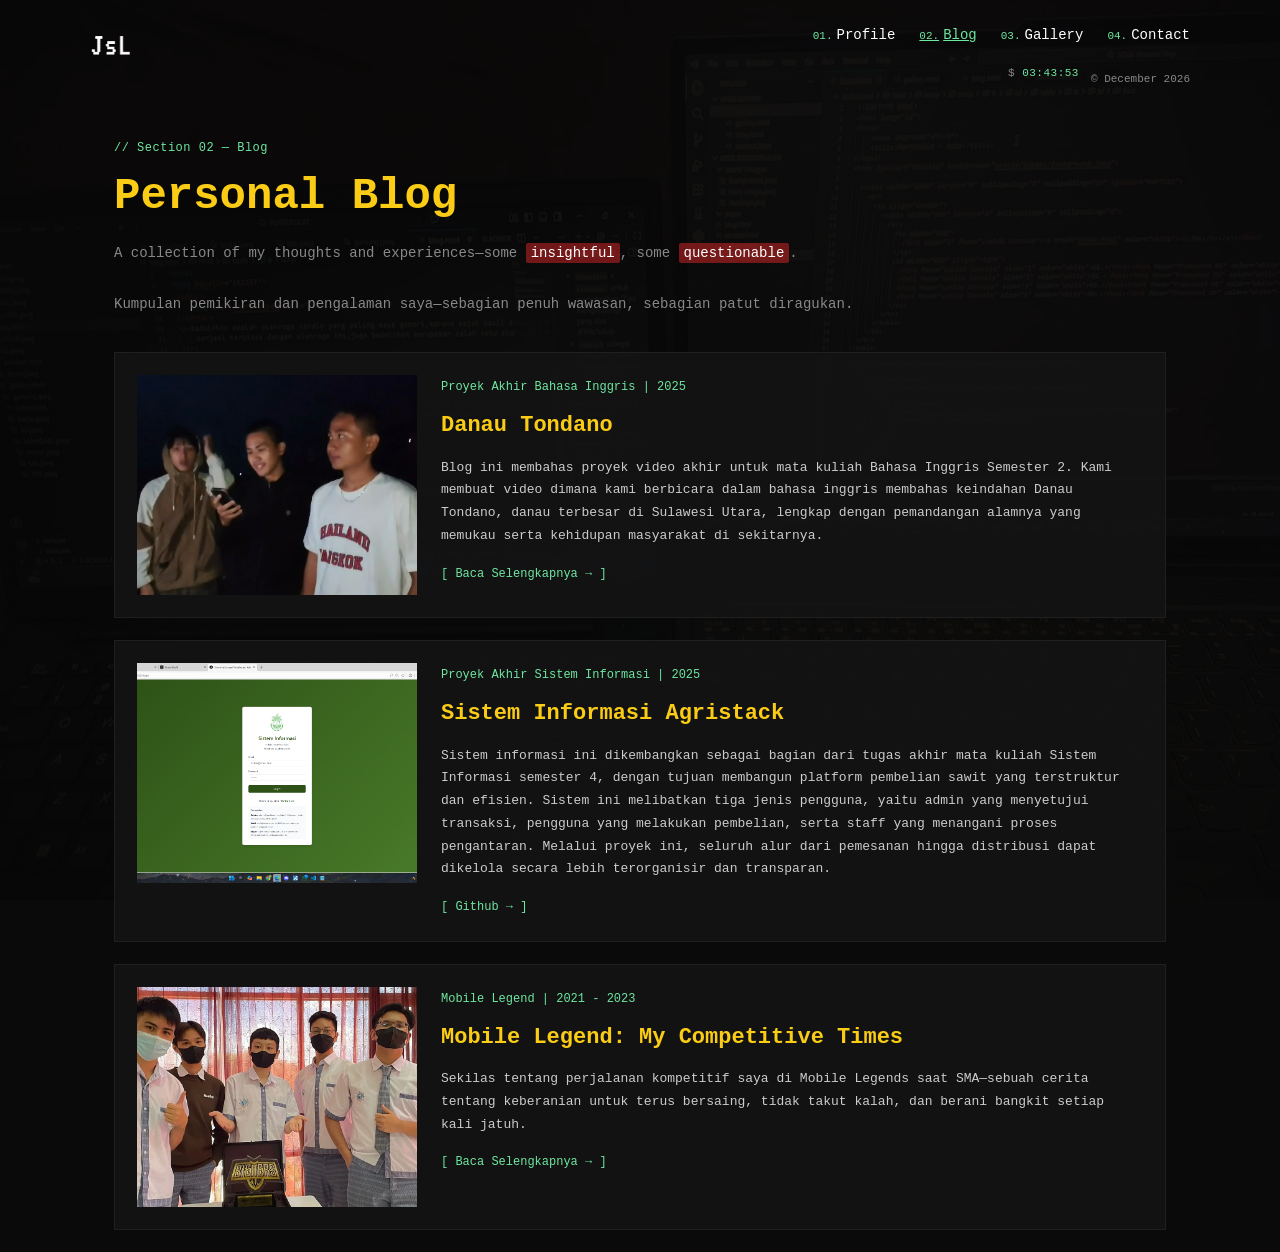
==== blog.html @ 144cced4 "first commit" ====
<!DOCTYPE html>
<html lang="id">
<head>
  <meta charset="UTF-8">
  <meta name="viewport" content="width=device-width, initial-scale=1.0">
  <title>Jsl Portfolio — Blog</title>
  <link rel="stylesheet" href="assets/css/style.css">
</head>
<body>

  <header class="wrap site-header">
    <a class="brand" href="index.html">
      <img src="assets/images/Logo Edit.png" alt="Logo">
    </a>
    <nav class="nav" aria-label="Primary">
      <ul class="nav-list">
        <li><a href="index.html" data-page="profile"><span class="num">01.</span>Profile</a></li>
        <li><a href="blog.html" data-page="blog"><span class="num">02.</span>Blog</a></li>
        <li><a href="gallery.html" data-page="gallery"><span class="num">03.</span>Gallery</a></li>
        <li><a href="contact.html" data-page="contact"><span class="num">04.</span>Contact</a></li>
      </ul>
      <div class="header-utils">
        <span class="live-clock" data-clock>--:--:--</span>
        <span class="date-stamp" data-date>&copy; March 2024</span>
      </div>
    </nav>
  </header>

  <main class="wrap">
    <section class="page-head">
      <span class="section-tag">// Section 02 — Blog</span>
      <h1 class="page-title">Personal Blog</h1>
      <p class="page-sub">
        A collection of my thoughts and experiences&mdash;some <span class="hl-red">insightful</span>, some <span class="hl-red">questionable</span>.
        <br><br>
        Kumpulan pemikiran dan pengalaman saya&mdash;sebagian penuh wawasan, sebagian patut diragukan.
      </p>
    </section>

    <section class="blog-list">
      <article class="card">
        <img class="card-img" src="assets/blogs/Cover Lake Tondano.png" alt="Cover Lake Tondano">
        <div>
          <span class="card-tag">Proyek Akhir Bahasa Inggris | 2025</span>
          <h2 class="card-title">Danau Tondano</h2>
          <p class="card-body">
            Blog ini membahas proyek video akhir untuk mata kuliah Bahasa Inggris Semester 2.
            Kami membuat video dimana kami berbicara dalam bahasa inggris membahas keindahan Danau Tondano,
            danau terbesar di Sulawesi Utara, lengkap dengan pemandangan alamnya yang memukau
            serta kehidupan masyarakat di sekitarnya.
          </p>
          <a class="card-link" href="pages/blog-danau-tondano.html">[ Baca Selengkapnya &rarr; ]</a>
        </div>
      </article>

      <article class="card">
        <img class="card-img" src="assets/blogs/Cover Proyek SI.png" alt="Cover Proyek SI">
        <div>
          <span class="card-tag">Proyek Akhir Sistem Informasi | 2025</span>
          <h2 class="card-title">Sistem Informasi Agristack</h2>
          <p class="card-body">
            Sistem informasi ini dikembangkan sebagai bagian dari tugas akhir mata kuliah Sistem Informasi semester 4,
            dengan tujuan membangun platform pembelian sawit yang terstruktur dan efisien. Sistem ini melibatkan tiga jenis pengguna,
            yaitu admin yang menyetujui transaksi, pengguna yang melakukan pembelian, serta staff yang menangani proses pengantaran.
            Melalui proyek ini, seluruh alur dari pemesanan hingga distribusi dapat dikelola secara lebih terorganisir dan transparan.
          </p>
          <a class="card-link" href="https://github.com/jslfrdnan/Sistem-Informasi" target="_blank" rel="noopener">[ Github &rarr; ]</a>
        </div>
      </article>

      <article class="card">
        <img class="card-img" src="assets/blogs/1st at Biemers Cup Manado @ubmuniversity.jpeg" alt="Mobile Legend cover">
        <div>
          <span class="card-tag">Mobile Legend | 2021 - 2023</span>
          <h2 class="card-title">Mobile Legend: My Competitive Times</h2>
          <p class="card-body">
            Sekilas tentang perjalanan kompetitif saya di Mobile Legends saat SMA&mdash;sebuah cerita tentang keberanian untuk terus bersaing,
            tidak takut kalah, dan berani bangkit setiap kali jatuh.
          </p>
          <a class="card-link" href="pages/blog-mobile-legend.html">[ Baca Selengkapnya &rarr; ]</a>
        </div>
      </article>
    </section>
  </main>

  <button class="scroll-top" type="button" data-scroll-top aria-label="Scroll to top">&uarr;</button>

  <script src="assets/js/main.js"></script>
</body>
</html>
---- assets/css/style.css ----
/* =============================================
   Jsl Portfolio — Terminal / Dark Theme
   ============================================= */

:root {
  --bg: #0a0a0a;
  --bg-overlay: rgba(8, 8, 10, 0.78);
  --panel: rgba(20, 20, 22, 0.85);
  --panel-alt: rgba(15, 15, 17, 0.9);
  --border: #1f1f22;
  --text: #e6e6e6;
  --text-dim: #cccccc;
  --muted: #888888;
  --green: #6ee7a0;
  --yellow: #facc15;
  --red: #dc2626;
  --hl-red: rgba(220, 38, 38, 0.5);
  --hl-yellow: rgba(250, 204, 21, 0.35);
  --font-mono: 'Lucida Console', 'Consolas', 'Courier New', monospace;
}

* { box-sizing: border-box; }

html, body { margin: 0; padding: 0; }

body {
  background-color: var(--bg);
  background-image: url('../images/Background\ 1\ edit.jpeg');
  background-size: cover;
  background-attachment: fixed;
  background-position: center;
  color: var(--text);
  font-family: var(--font-mono);
  font-size: 14px;
  line-height: 1.7;
  min-height: 100vh;
}

body::before {
  content: "";
  position: fixed;
  inset: 0;
  background: var(--bg-overlay);
  z-index: -1;
  pointer-events: none;
}

a {
  color: var(--green);
  text-decoration: none;
  transition: color 0.15s ease;
}
a:hover { color: #ffffff; text-decoration: underline; }

img { max-width: 100%; display: block; }

/* =============================================
   Layout
   ============================================= */

.wrap {
  max-width: 1100px;
  margin: 0 auto;
  padding: 0 24px;
}

.site-header {
  display: flex;
  justify-content: space-between;
  align-items: flex-start;
  padding: 24px 0 8px;
}

.brand img { width: 40px; height: 40px; }

.nav {
  text-align: right;
}

.nav-list {
  list-style: none;
  margin: 0;
  padding: 0;
  display: flex;
  gap: 24px;
  justify-content: flex-end;
}

.nav-list a {
  color: #ffffff;
  font-size: 14px;
}

.nav-list a.active { color: var(--green); text-decoration: underline; }

.nav-list .num {
  color: var(--green);
  font-size: 11px;
  margin-right: 4px;
}

.date-stamp {
  display: block;
  margin-top: 12px;
  color: var(--muted);
  font-size: 11px;
}

/* =============================================
   Hero (Profile / Index)
   ============================================= */

.hero {
  padding: 80px 0 60px;
  max-width: 920px;
}

.hero-greet {
  color: var(--green);
  font-size: 18px;
  margin: 0 0 18px;
  opacity: 0;
  transform: translateY(8px);
  animation: fade-up 0.6s ease forwards;
}

.hero-name {
  color: var(--yellow);
  font-size: 64px;
  font-weight: bold;
  letter-spacing: 1px;
  margin: 0 0 14px;
  line-height: 1.05;
  opacity: 0;
  transform: translateY(8px);
  animation: fade-up 0.7s ease 0.1s forwards;
}

.hero-tag {
  color: var(--muted);
  font-size: 28px;
  margin: 0 0 32px;
  min-height: 36px;
  opacity: 0;
  transform: translateY(8px);
  animation: fade-up 0.7s ease 0.2s forwards;
}

.hero-tag .typed::after {
  content: "";
  display: inline-block;
  width: 10px;
  height: 1em;
  background: var(--green);
  margin-left: 4px;
  vertical-align: middle;
  animation: caret-blink 1s steps(1) infinite;
}

.hero-body {
  color: var(--text);
  font-size: 14px;
  line-height: 1.95;
  margin: 0 0 30px;
  opacity: 0;
  transform: translateY(8px);
  animation: fade-up 0.7s ease 0.35s forwards;
}

.hero-connect {
  color: #ffffff;
  margin: 0 0 14px;
  opacity: 0;
  transform: translateY(8px);
  animation: fade-up 0.7s ease 0.5s forwards;
}

.socials {
  display: flex;
  gap: 16px;
  list-style: none;
  margin: 0;
  padding: 0;
  opacity: 0;
  transform: translateY(8px);
  animation: fade-up 0.7s ease 0.6s forwards;
}

.socials a {
  display: inline-flex;
  width: 36px;
  height: 36px;
  align-items: center;
  justify-content: center;
  border-radius: 50%;
  transition: transform 0.2s ease, filter 0.2s ease;
}
.socials a:hover { transform: translateY(-3px); filter: brightness(1.2); }
.socials img { width: 28px; height: 28px; }

/* =============================================
   Highlight pills (red box / yellow underline)
   ============================================= */

.hl-red {
  background-color: var(--hl-red);
  color: #ffffff;
  padding: 2px 5px;
  border-radius: 2px;
}

.hl-yellow {
  background-color: var(--hl-yellow);
  color: var(--yellow);
  text-decoration: underline;
  padding: 2px 5px;
  border-radius: 2px;
}

/* =============================================
   Page heading (used on Blog / Gallery / Contact)
   ============================================= */

.section-tag {
  color: var(--green);
  font-size: 12px;
  letter-spacing: 0.5px;
}

.page-title {
  color: var(--yellow);
  font-size: 44px;
  font-weight: bold;
  margin: 12px 0 20px;
  line-height: 1.1;
}

.page-sub {
  color: var(--muted);
  font-size: 14px;
  line-height: 1.85;
  max-width: 820px;
}

.page-head {
  padding: 40px 0 20px;
}

/* =============================================
   Cards (Blog list)
   ============================================= */

.card {
  background-color: var(--panel);
  border: 1px solid var(--border);
  display: grid;
  grid-template-columns: 280px 1fr;
  gap: 24px;
  padding: 22px;
  margin-bottom: 22px;
  transition: transform 0.2s ease, border-color 0.2s ease;
  opacity: 0;
  transform: translateY(12px);
}

.card.is-visible {
  opacity: 1;
  transform: translateY(0);
  transition: opacity 0.6s ease, transform 0.6s ease;
}

.card:hover { border-color: var(--green); transform: translateY(-2px); }

.card-img {
  width: 100%;
  height: 100%;
  object-fit: cover;
  max-height: 220px;
}

.card-tag { color: var(--green); font-size: 12px; }
.card-title {
  color: var(--yellow);
  font-size: 22px;
  font-weight: bold;
  margin: 8px 0 12px;
}
.card-body { color: var(--text-dim); font-size: 13px; line-height: 1.75; margin: 0 0 14px; }
.card-link { color: var(--green); font-size: 12px; }

/* =============================================
   Gallery
   ============================================= */

.gallery-grid {
  display: grid;
  grid-template-columns: repeat(3, 1fr);
  gap: 14px;
  background-color: var(--panel);
  border: 1px solid var(--border);
  padding: 14px;
}

.gallery-grid figure { margin: 0; opacity: 0; transform: translateY(12px); }
.gallery-grid figure.is-visible { opacity: 1; transform: translateY(0); transition: opacity 0.6s ease, transform 0.6s ease; }
.gallery-grid img,
.gallery-grid video {
  width: 100%;
  height: 200px;
  object-fit: cover;
  display: block;
}
.gallery-grid figcaption {
  color: var(--muted);
  font-size: 11px;
  padding-top: 6px;
}

.gallery-double {
  display: grid;
  grid-template-columns: 2fr 1fr;
  gap: 20px;
  margin-top: 28px;
}

.panel {
  background-color: var(--panel);
  border: 1px solid var(--border);
  padding: 24px;
}
.panel-alt {
  background-color: var(--panel-alt);
  border: 1px solid var(--border);
  padding: 24px;
  height: 100%;
}

.panel-tag { color: var(--green); font-size: 12px; }
.panel-title {
  color: var(--yellow);
  font-size: 22px;
  font-weight: bold;
  margin: 8px 0 18px;
}

.thumb-grid {
  display: grid;
  grid-template-columns: repeat(3, 1fr);
  gap: 10px;
}
.thumb-grid img,
.thumb-grid video {
  width: 100%;
  height: 130px;
  object-fit: cover;
}

.list-text { color: var(--text-dim); font-size: 13px; line-height: 2; }
.list-text > div { margin-bottom: 6px; }

/* =============================================
   Contact
   ============================================= */

.contact-grid {
  display: grid;
  grid-template-columns: 1.1fr 0.9fr;
  gap: 24px;
}

.contact-list {
  list-style: none;
  margin: 0;
  padding: 0;
}
.contact-list li {
  display: flex;
  align-items: center;
  gap: 14px;
  margin-bottom: 12px;
}
.contact-list img { width: 24px; height: 24px; }

.label { color: var(--muted); font-size: 12px; display: block; margin-top: 18px; }
.value { color: var(--text); font-size: 14px; }

/* =============================================
   Article (Blog detail)
   ============================================= */

.article {
  background-color: var(--panel);
  border: 1px solid var(--border);
  padding: 40px;
  max-width: 900px;
  margin: 0 auto;
}

.back-pill {
  display: inline-block;
  background-color: rgba(110, 231, 160, 0.12);
  border: 1px solid var(--green);
  color: var(--green);
  padding: 6px 14px;
  font-size: 12px;
  margin-bottom: 24px;
}
.back-pill:hover { background-color: rgba(110, 231, 160, 0.25); text-decoration: none; }

.post-tag { color: var(--green); font-size: 12px; }
.post-title {
  color: var(--yellow);
  font-size: 40px;
  font-weight: bold;
  margin: 8px 0 12px;
}
.post-rule {
  border: 0;
  border-top: 2px solid var(--yellow);
  width: 60px;
  margin: 0 0 28px;
}

.post-cover {
  width: 100%;
  max-height: 380px;
  object-fit: cover;
  margin: 12px 0 24px;
}

.post-body { color: var(--text-dim); font-size: 14px; line-height: 1.95; }
.post-body p { text-align: justify; margin: 0 0 18px; }

.post-thumbs {
  display: grid;
  grid-template-columns: repeat(3, 1fr);
  gap: 12px;
  margin-bottom: 22px;
}
.post-thumbs img { width: 100%; height: 140px; object-fit: cover; }

.divider { border: 0; border-top: 1px solid #2a2a2e; margin: 28px 0; }

.video-wrap {
  background: #000;
  padding: 16px;
  text-align: center;
}
.video-wrap video { max-width: 100%; }

/* =============================================
   Animations
   ============================================= */

@keyframes fade-up {
  to { opacity: 1; transform: translateY(0); }
}
@keyframes caret-blink {
  50% { opacity: 0; }
}

.reveal { opacity: 0; transform: translateY(12px); }
.reveal.is-visible {
  opacity: 1;
  transform: translateY(0);
  transition: opacity 0.6s ease, transform 0.6s ease;
}

/* =============================================
   Responsive
   ============================================= */

@media (max-width: 900px) {
  .site-header { flex-direction: column; gap: 16px; align-items: flex-start; }
  .nav, .nav-list { justify-content: flex-start; }
  .nav-list { flex-wrap: wrap; gap: 14px; }
  .hero-name { font-size: 44px; }
  .hero-tag { font-size: 22px; }
  .page-title { font-size: 32px; }
  .card { grid-template-columns: 1fr; }
  .card-img { max-height: 240px; }
  .gallery-grid { grid-template-columns: repeat(2, 1fr); }
  .gallery-double { grid-template-columns: 1fr; }
  .contact-grid { grid-template-columns: 1fr; }
  .post-thumbs { grid-template-columns: 1fr; }
  .article { padding: 24px; }
}

@media (max-width: 520px) {
  .hero-name { font-size: 34px; }
  .hero-tag { font-size: 18px; }
  .gallery-grid { grid-template-columns: 1fr; }
  .thumb-grid { grid-template-columns: repeat(2, 1fr); }
}

/* =============================================
   Header utilities (clock + theme toggle)
   ============================================= */

.header-utils {
  display: flex;
  align-items: center;
  gap: 12px;
  justify-content: flex-end;
  margin-top: 10px;
  font-size: 11px;
  color: var(--muted);
}

.live-clock {
  color: var(--green);
  letter-spacing: 0.5px;
}
.live-clock::before { content: "$ "; color: var(--muted); }

/* =============================================
   AJAX quote panel (home page)
   ============================================= */

.quote-card {
  margin-top: 36px;
  background-color: var(--panel);
  border: 1px solid var(--border);
  border-left: 3px solid var(--green);
  padding: 18px 22px;
  font-size: 13px;
  color: var(--text-dim);
  opacity: 0;
  transform: translateY(8px);
  animation: fade-up 0.7s ease 0.7s forwards;
}
.quote-card .quote-tag {
  color: var(--green);
  font-size: 11px;
  letter-spacing: 0.5px;
  display: block;
  margin-bottom: 6px;
}
.quote-card .quote-text {
  color: var(--text);
  font-size: 14px;
  line-height: 1.7;
  margin: 0 0 6px;
  font-style: italic;
}
.quote-card .quote-author { color: var(--yellow); font-size: 12px; }
.quote-card .quote-refresh {
  background: transparent;
  border: 1px solid var(--border);
  color: var(--green);
  font-family: inherit;
  font-size: 11px;
  padding: 4px 10px;
  margin-top: 10px;
  cursor: pointer;
  transition: border-color 0.2s ease;
}
.quote-card .quote-refresh:hover { border-color: var(--green); }
.quote-card.is-loading .quote-text::after {
  content: " ▍";
  animation: caret-blink 0.8s steps(1) infinite;
}

/* =============================================
   Gallery lightbox
   ============================================= */

.gallery-grid figure,
.thumb-grid img,
.thumb-grid video {
  cursor: pointer;
}

.lightbox {
  position: fixed;
  inset: 0;
  background: rgba(0, 0, 0, 0.92);
  display: flex;
  align-items: center;
  justify-content: center;
  z-index: 1100;
  opacity: 0;
  pointer-events: none;
  transition: opacity 0.25s ease;
}
.lightbox.is-open { opacity: 1; pointer-events: auto; }
.lightbox-stage {
  position: relative;
  max-width: 92vw;
  max-height: 86vh;
  display: flex;
  flex-direction: column;
  align-items: center;
  gap: 10px;
}
.lightbox-stage img,
.lightbox-stage video {
  max-width: 92vw;
  max-height: 78vh;
  object-fit: contain;
  border: 1px solid var(--border);
  background: #000;
}
.lightbox-caption {
  color: var(--text-dim);
  font-size: 12px;
  letter-spacing: 0.3px;
  text-align: center;
}
.lightbox-counter {
  color: var(--green);
  font-size: 11px;
  position: absolute;
  top: -22px;
  left: 0;
}
.lightbox-btn {
  position: absolute;
  background: rgba(20, 20, 22, 0.75);
  color: var(--green);
  border: 1px solid var(--border);
  font-family: inherit;
  font-size: 18px;
  width: 40px;
  height: 40px;
  cursor: pointer;
  display: flex;
  align-items: center;
  justify-content: center;
  transition: border-color 0.2s ease, color 0.2s ease;
}
.lightbox-btn:hover { border-color: var(--green); color: #fff; }
.lightbox-prev { left: -54px; top: 50%; transform: translateY(-50%); }
.lightbox-next { right: -54px; top: 50%; transform: translateY(-50%); }
.lightbox-close { right: -54px; top: -22px; width: 32px; height: 32px; font-size: 14px; }

@media (max-width: 720px) {
  .lightbox-prev { left: 4px; }
  .lightbox-next { right: 4px; }
  .lightbox-close { right: 4px; top: 4px; }
}

/* =============================================
   Scroll to top button
   ============================================= */

.scroll-top {
  position: fixed;
  right: 22px;
  bottom: 22px;
  width: 42px;
  height: 42px;
  background: var(--panel);
  border: 1px solid var(--green);
  color: var(--green);
  font-family: inherit;
  font-size: 16px;
  cursor: pointer;
  opacity: 0;
  pointer-events: none;
  transform: translateY(8px);
  transition: opacity 0.25s ease, transform 0.25s ease, background-color 0.2s ease;
  z-index: 50;
}
.scroll-top.is-shown {
  opacity: 1;
  pointer-events: auto;
  transform: translateY(0);
}
.scroll-top:hover { background: var(--green); color: #000; }
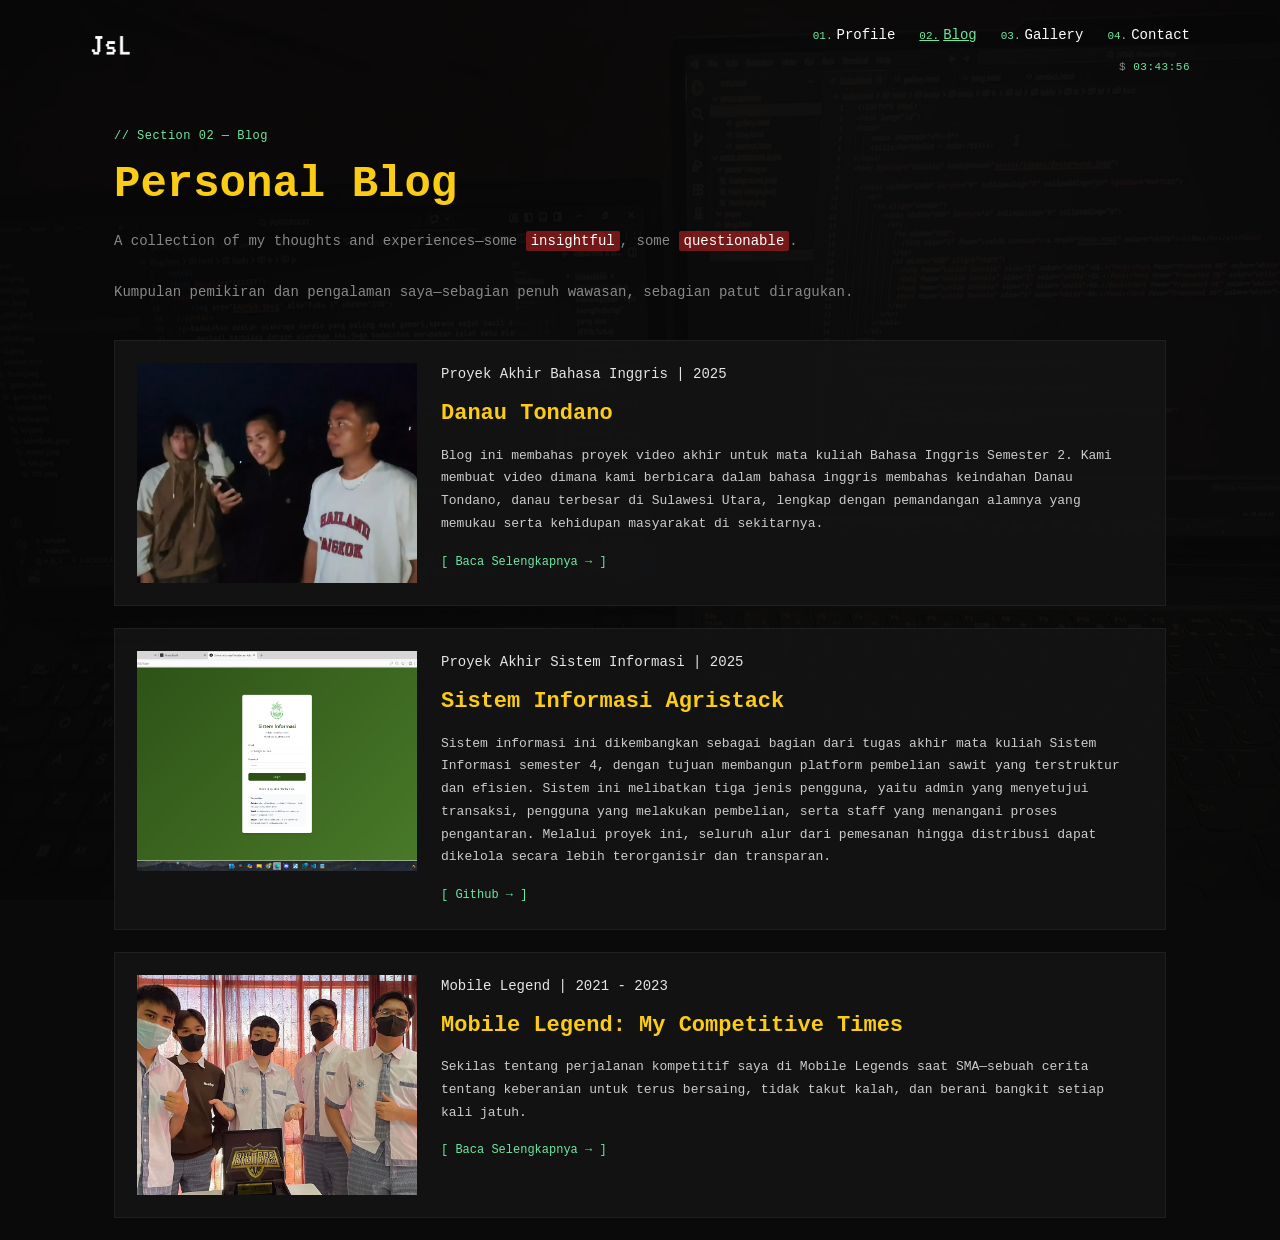
==== commit bd3f31e8: "changes things" ====
--- a/blog.html
+++ b/blog.html
@@ -21,7 +21,6 @@
       </ul>
       <div class="header-utils">
         <span class="live-clock" data-clock>--:--:--</span>
-        <span class="date-stamp" data-date>&copy; March 2024</span>
       </div>
     </nav>
   </header>
--- a/assets/css/style.css
+++ b/assets/css/style.css
@@ -99,12 +99,7 @@
   margin-right: 4px;
 }
 
-.date-stamp {
-  display: block;
-  margin-top: 12px;
-  color: var(--muted);
-  font-size: 11px;
-}
+
 
 /* =============================================
    Hero (Profile / Index)
@@ -278,7 +273,6 @@
   max-height: 220px;
 }
 
-.card-tag { color: var(--green); font-size: 12px; }
 .card-title {
   color: var(--yellow);
   font-size: 22px;
